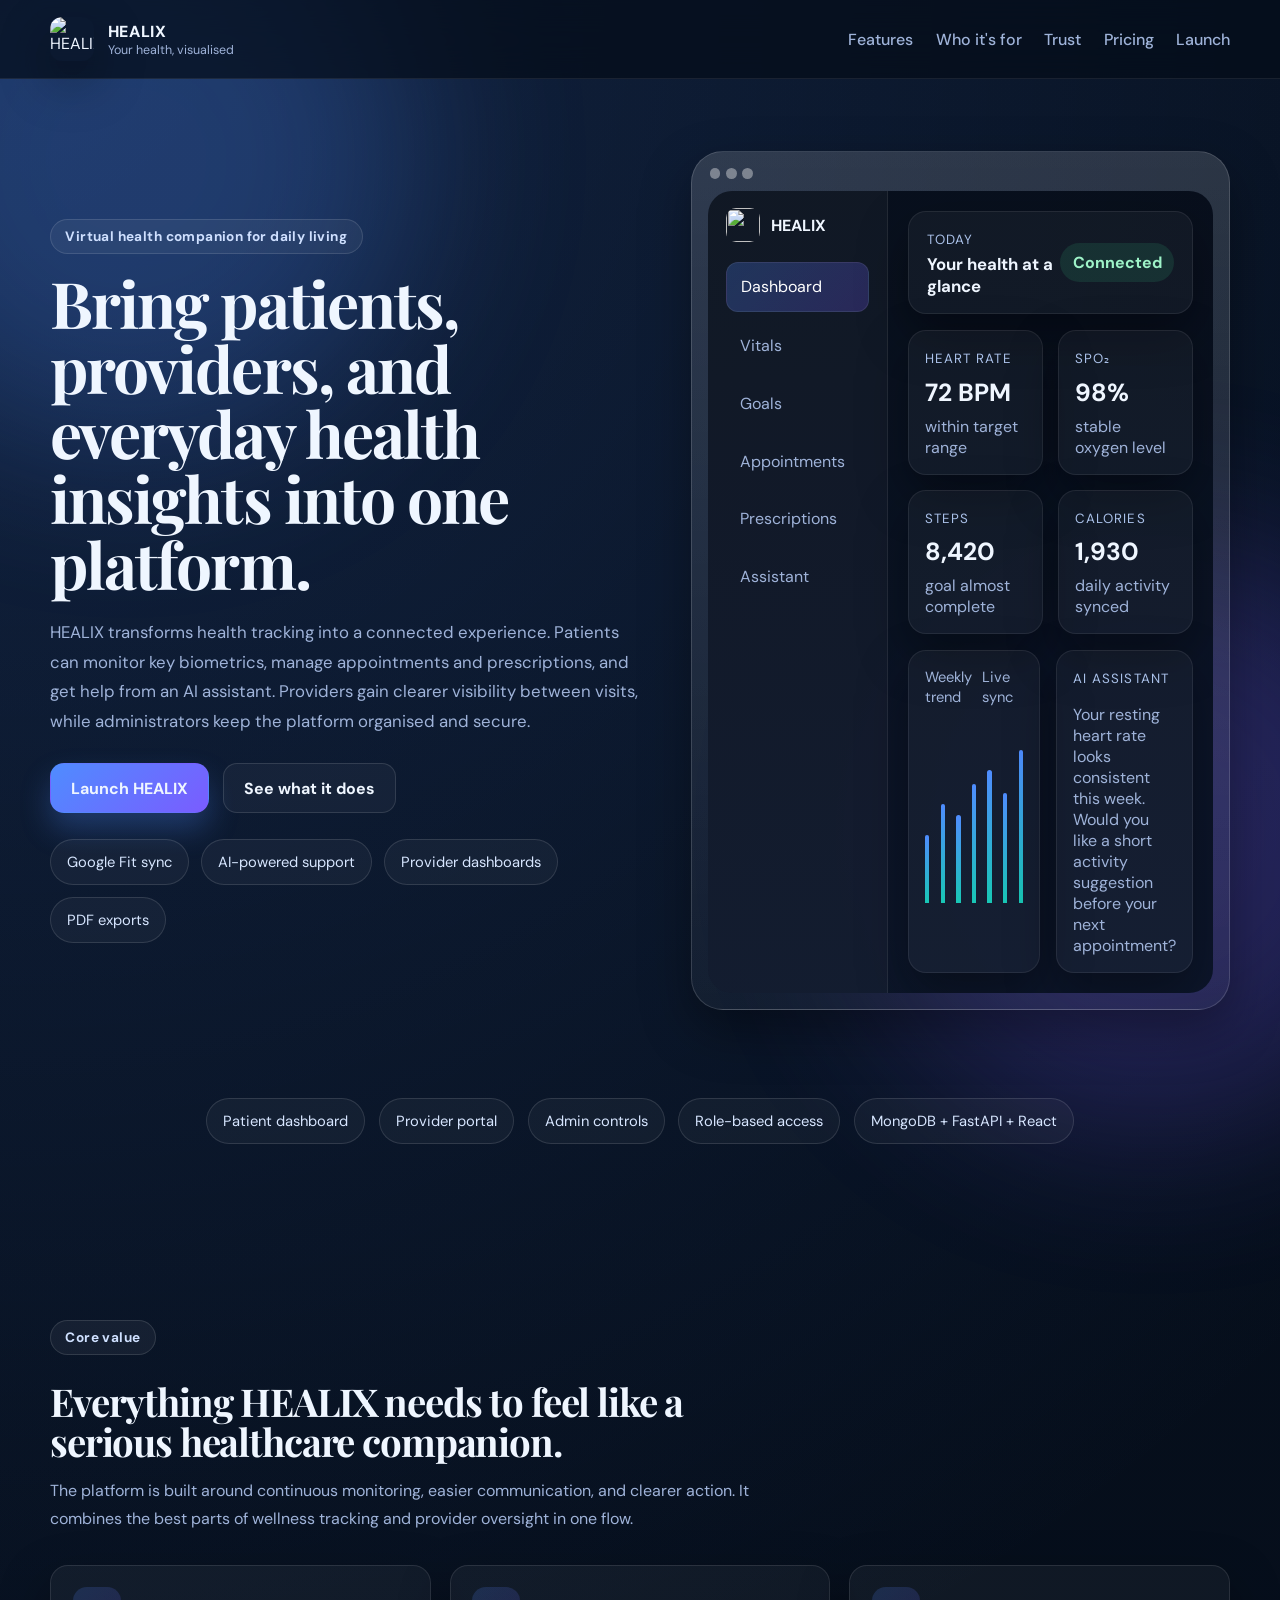
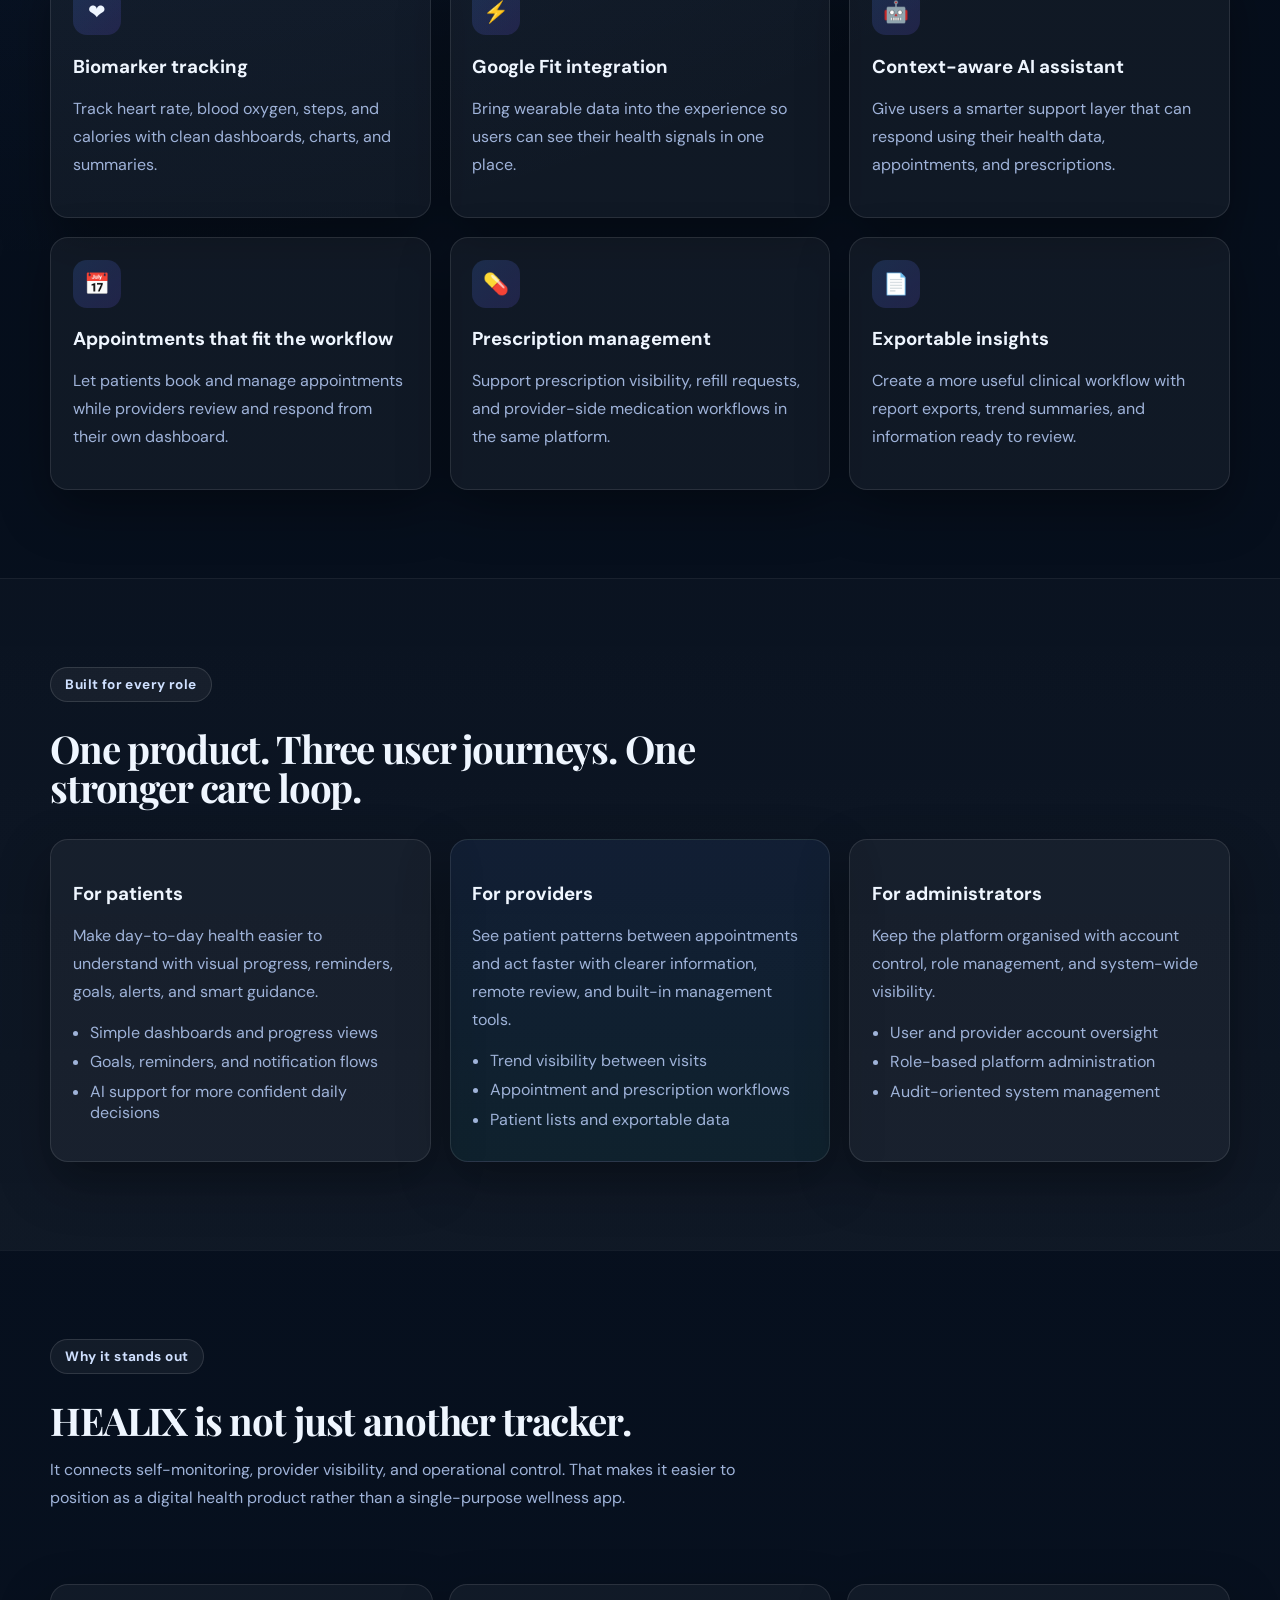
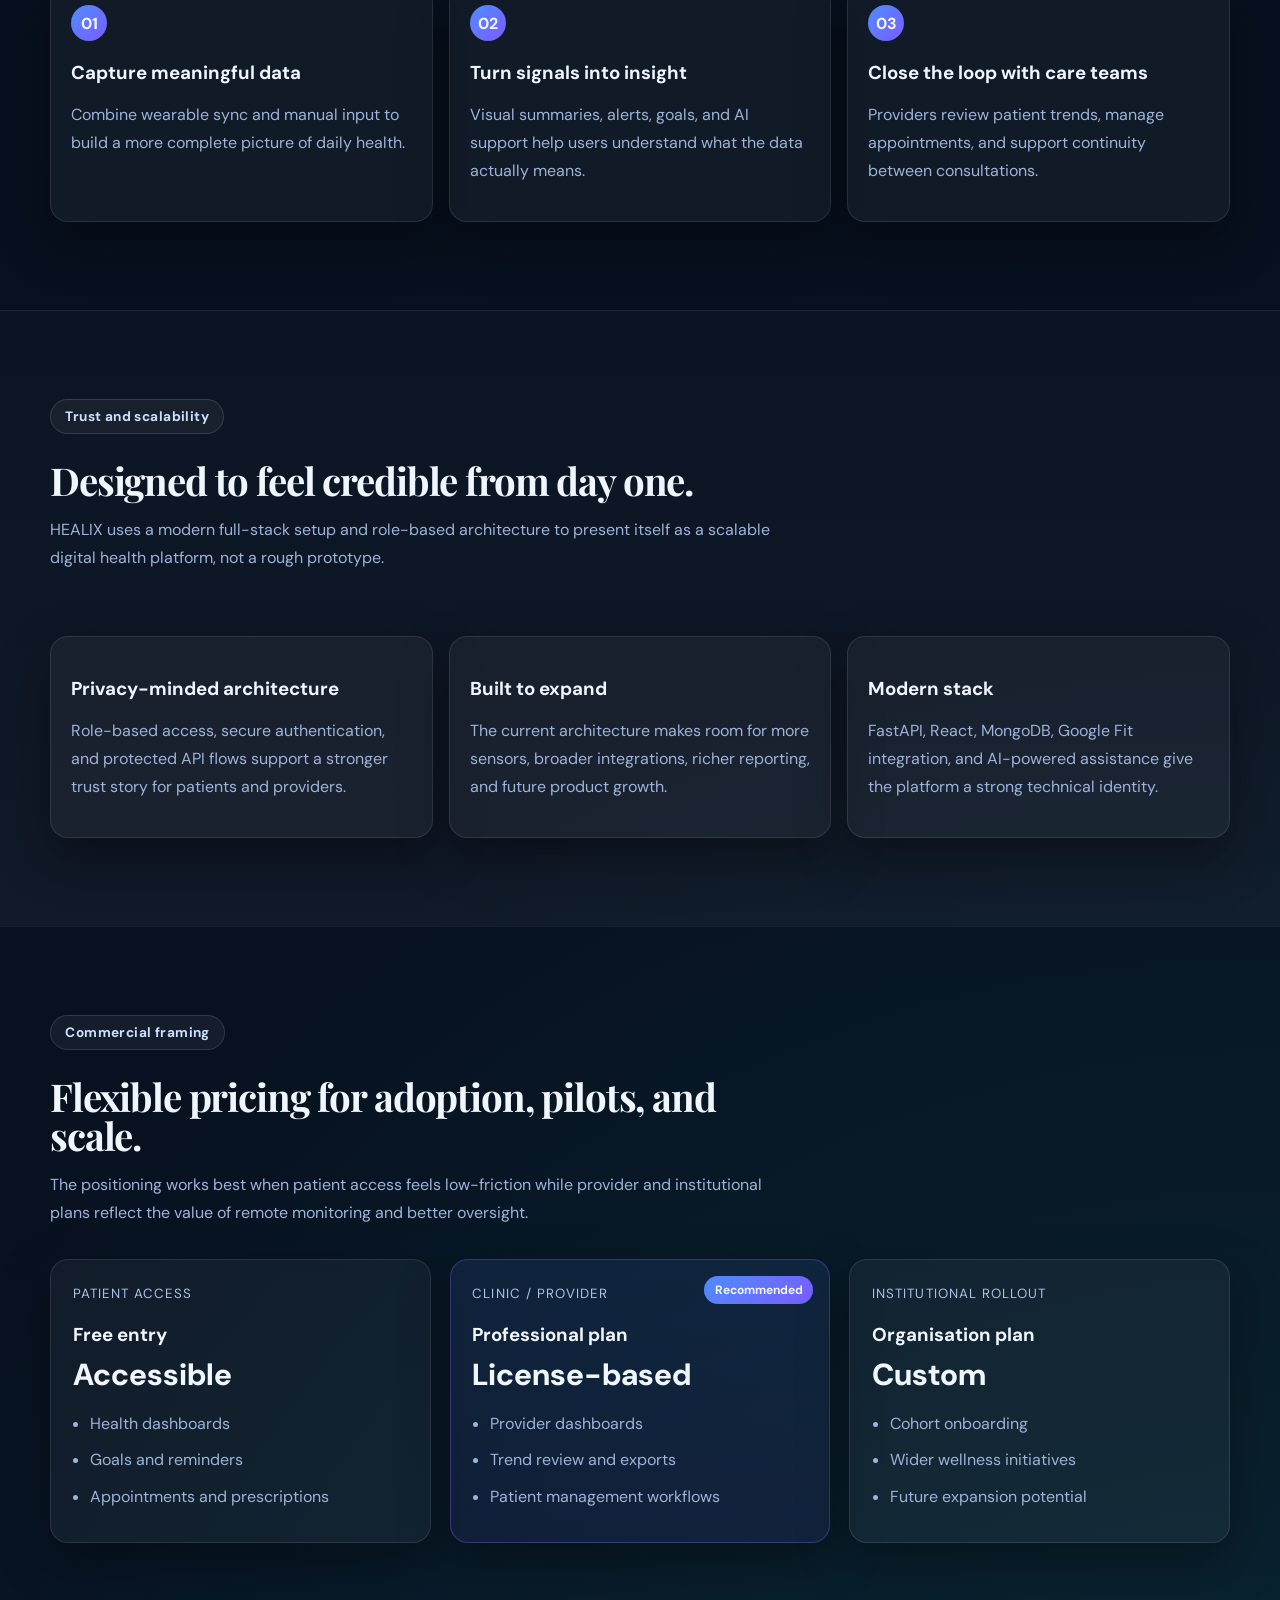
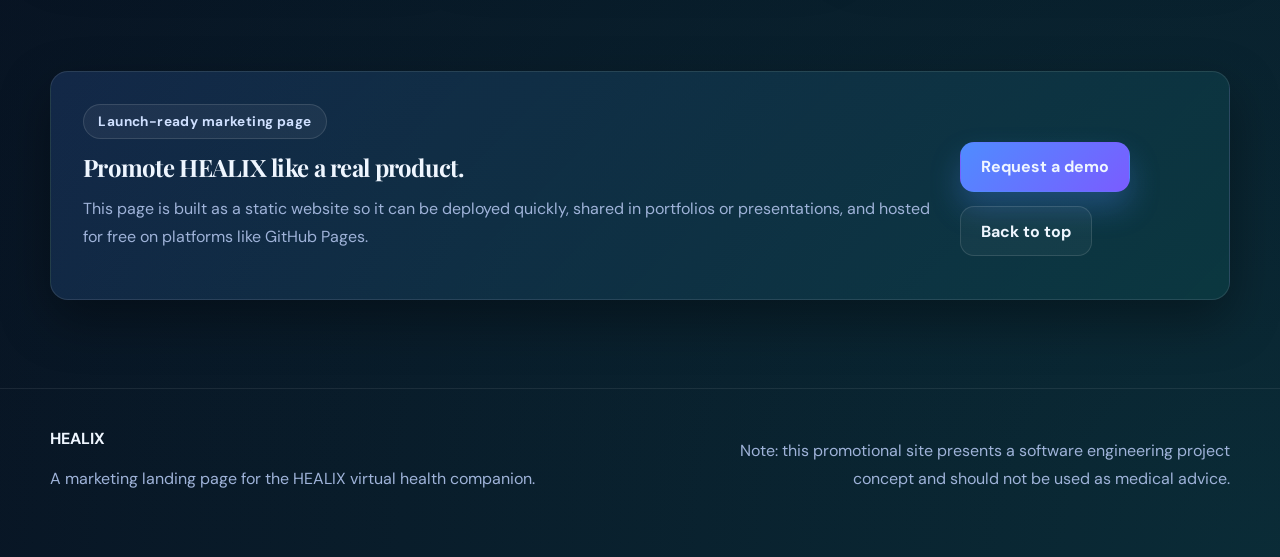
==== index.html @ 14c8eca1 "Add files via upload" ====
<!DOCTYPE html>
<html lang="en">
<head>
  <meta charset="UTF-8" />
  <meta name="viewport" content="width=device-width, initial-scale=1.0" />
  <title>HEALIX | Your health, visualised</title>
  <meta name="description" content="HEALIX is a virtual health companion that brings biomarker tracking, AI support, provider visibility, appointments, and prescriptions into one modern digital experience." />
  <link rel="preconnect" href="https://fonts.googleapis.com">
  <link rel="preconnect" href="https://fonts.gstatic.com" crossorigin>
  <link href="https://fonts.googleapis.com/css2?family=DM+Sans:wght@400;500;700;800&family=Playfair+Display:wght@600;700&display=swap" rel="stylesheet">
  <link rel="stylesheet" href="styles.css" />
</head>
<body>
  <div class="bg-orb orb-1"></div>
  <div class="bg-orb orb-2"></div>
  <div class="bg-grid"></div>

  <header class="site-header">
    <div class="container nav-wrap">
      <a class="brand" href="#top" aria-label="HEALIX home">
        <img src="assets/logo.png" alt="HEALIX logo" />
        <div>
          <span>HEALIX</span>
          <small>Your health, visualised</small>
        </div>
      </a>

      <button class="menu-toggle" aria-label="Toggle menu" aria-expanded="false">☰</button>

      <nav class="site-nav">
        <a href="#features">Features</a>
        <a href="#audiences">Who it's for</a>
        <a href="#security">Trust</a>
        <a href="#pricing">Pricing</a>
        <a href="#launch">Launch</a>
      </nav>
    </div>
  </header>

  <main id="top">
    <section class="hero section">
      <div class="container hero-grid">
        <div class="hero-copy reveal">
          <span class="eyebrow">Virtual health companion for daily living</span>
          <h1>Bring patients, providers, and everyday health insights into one platform.</h1>
          <p class="lead">
            HEALIX transforms health tracking into a connected experience. Patients can monitor key biometrics, manage appointments and prescriptions, and get help from an AI assistant. Providers gain clearer visibility between visits, while administrators keep the platform organised and secure.
          </p>
          <div class="hero-actions">
            <a class="btn btn-primary" href="#launch">Launch HEALIX</a>
            <a class="btn btn-secondary" href="#features">See what it does</a>
          </div>
          <div class="hero-points">
            <span>Google Fit sync</span>
            <span>AI-powered support</span>
            <span>Provider dashboards</span>
            <span>PDF exports</span>
          </div>
        </div>

        <div class="hero-visual reveal delay-1">
          <div class="device-shell">
            <div class="device-topbar">
              <span></span><span></span><span></span>
            </div>
            <div class="mockup">
              <div class="mockup-sidebar">
                <div class="mockup-brand">
                  <img src="assets/logo.png" alt="" />
                  <strong>HEALIX</strong>
                </div>
                <div class="mockup-nav">
                  <span class="active">Dashboard</span>
                  <span>Vitals</span>
                  <span>Goals</span>
                  <span>Appointments</span>
                  <span>Prescriptions</span>
                  <span>Assistant</span>
                </div>
              </div>
              <div class="mockup-main">
                <div class="mockup-summary card-like">
                  <div>
                    <small>Today</small>
                    <h3>Your health at a glance</h3>
                  </div>
                  <span class="status-pill">Connected</span>
                </div>
                <div class="metric-grid">
                  <article class="metric-card card-like">
                    <small>Heart rate</small>
                    <strong>72 BPM</strong>
                    <span>within target range</span>
                  </article>
                  <article class="metric-card card-like">
                    <small>SpO₂</small>
                    <strong>98%</strong>
                    <span>stable oxygen level</span>
                  </article>
                  <article class="metric-card card-like">
                    <small>Steps</small>
                    <strong>8,420</strong>
                    <span>goal almost complete</span>
                  </article>
                  <article class="metric-card card-like">
                    <small>Calories</small>
                    <strong>1,930</strong>
                    <span>daily activity synced</span>
                  </article>
                </div>
                <div class="mockup-lower">
                  <div class="chart-card card-like">
                    <div class="chart-labels">
                      <span>Weekly trend</span>
                      <span>Live sync</span>
                    </div>
                    <div class="chart-bars" aria-hidden="true">
                      <span style="height:38%"></span>
                      <span style="height:55%"></span>
                      <span style="height:49%"></span>
                      <span style="height:66%"></span>
                      <span style="height:74%"></span>
                      <span style="height:61%"></span>
                      <span style="height:85%"></span>
                    </div>
                  </div>
                  <div class="assistant-card card-like">
                    <small>AI Assistant</small>
                    <p>Your resting heart rate looks consistent this week. Would you like a short activity suggestion before your next appointment?</p>
                  </div>
                </div>
              </div>
            </div>
          </div>
        </div>
      </div>
    </section>

    <section class="section trust-strip">
      <div class="container trust-items reveal">
        <span>Patient dashboard</span>
        <span>Provider portal</span>
        <span>Admin controls</span>
        <span>Role-based access</span>
        <span>MongoDB + FastAPI + React</span>
      </div>
    </section>

    <section id="features" class="section">
      <div class="container">
        <div class="section-heading reveal">
          <span class="eyebrow">Core value</span>
          <h2>Everything HEALIX needs to feel like a serious healthcare companion.</h2>
          <p>
            The platform is built around continuous monitoring, easier communication, and clearer action. It combines the best parts of wellness tracking and provider oversight in one flow.
          </p>
        </div>

        <div class="feature-grid">
          <article class="feature-card reveal">
            <div class="icon">❤</div>
            <h3>Biomarker tracking</h3>
            <p>Track heart rate, blood oxygen, steps, and calories with clean dashboards, charts, and summaries.</p>
          </article>
          <article class="feature-card reveal delay-1">
            <div class="icon">⚡</div>
            <h3>Google Fit integration</h3>
            <p>Bring wearable data into the experience so users can see their health signals in one place.</p>
          </article>
          <article class="feature-card reveal delay-2">
            <div class="icon">🤖</div>
            <h3>Context-aware AI assistant</h3>
            <p>Give users a smarter support layer that can respond using their health data, appointments, and prescriptions.</p>
          </article>
          <article class="feature-card reveal">
            <div class="icon">📅</div>
            <h3>Appointments that fit the workflow</h3>
            <p>Let patients book and manage appointments while providers review and respond from their own dashboard.</p>
          </article>
          <article class="feature-card reveal delay-1">
            <div class="icon">💊</div>
            <h3>Prescription management</h3>
            <p>Support prescription visibility, refill requests, and provider-side medication workflows in the same platform.</p>
          </article>
          <article class="feature-card reveal delay-2">
            <div class="icon">📄</div>
            <h3>Exportable insights</h3>
            <p>Create a more useful clinical workflow with report exports, trend summaries, and information ready to review.</p>
          </article>
        </div>
      </div>
    </section>

    <section id="audiences" class="section section-alt">
      <div class="container">
        <div class="section-heading reveal">
          <span class="eyebrow">Built for every role</span>
          <h2>One product. Three user journeys. One stronger care loop.</h2>
        </div>

        <div class="audience-grid">
          <article class="audience-card reveal">
            <h3>For patients</h3>
            <p>Make day-to-day health easier to understand with visual progress, reminders, goals, alerts, and smart guidance.</p>
            <ul>
              <li>Simple dashboards and progress views</li>
              <li>Goals, reminders, and notification flows</li>
              <li>AI support for more confident daily decisions</li>
            </ul>
          </article>

          <article class="audience-card reveal delay-1 accent">
            <h3>For providers</h3>
            <p>See patient patterns between appointments and act faster with clearer information, remote review, and built-in management tools.</p>
            <ul>
              <li>Trend visibility between visits</li>
              <li>Appointment and prescription workflows</li>
              <li>Patient lists and exportable data</li>
            </ul>
          </article>

          <article class="audience-card reveal delay-2">
            <h3>For administrators</h3>
            <p>Keep the platform organised with account control, role management, and system-wide visibility.</p>
            <ul>
              <li>User and provider account oversight</li>
              <li>Role-based platform administration</li>
              <li>Audit-oriented system management</li>
            </ul>
          </article>
        </div>
      </div>
    </section>

    <section class="section">
      <div class="container journey-grid">
        <div class="section-heading reveal">
          <span class="eyebrow">Why it stands out</span>
          <h2>HEALIX is not just another tracker.</h2>
          <p>
            It connects self-monitoring, provider visibility, and operational control. That makes it easier to position as a digital health product rather than a single-purpose wellness app.
          </p>
        </div>

        <div class="journey-steps">
          <article class="journey-step reveal">
            <span>01</span>
            <h3>Capture meaningful data</h3>
            <p>Combine wearable sync and manual input to build a more complete picture of daily health.</p>
          </article>
          <article class="journey-step reveal delay-1">
            <span>02</span>
            <h3>Turn signals into insight</h3>
            <p>Visual summaries, alerts, goals, and AI support help users understand what the data actually means.</p>
          </article>
          <article class="journey-step reveal delay-2">
            <span>03</span>
            <h3>Close the loop with care teams</h3>
            <p>Providers review patient trends, manage appointments, and support continuity between consultations.</p>
          </article>
        </div>
      </div>
    </section>

    <section id="security" class="section section-alt">
      <div class="container security-grid">
        <div class="section-heading reveal">
          <span class="eyebrow">Trust and scalability</span>
          <h2>Designed to feel credible from day one.</h2>
          <p>
            HEALIX uses a modern full-stack setup and role-based architecture to present itself as a scalable digital health platform, not a rough prototype.
          </p>
        </div>

        <div class="security-cards reveal delay-1">
          <article class="security-card">
            <h3>Privacy-minded architecture</h3>
            <p>Role-based access, secure authentication, and protected API flows support a stronger trust story for patients and providers.</p>
          </article>
          <article class="security-card">
            <h3>Built to expand</h3>
            <p>The current architecture makes room for more sensors, broader integrations, richer reporting, and future product growth.</p>
          </article>
          <article class="security-card">
            <h3>Modern stack</h3>
            <p>FastAPI, React, MongoDB, Google Fit integration, and AI-powered assistance give the platform a strong technical identity.</p>
          </article>
        </div>
      </div>
    </section>

    <section id="pricing" class="section">
      <div class="container">
        <div class="section-heading reveal">
          <span class="eyebrow">Commercial framing</span>
          <h2>Flexible pricing for adoption, pilots, and scale.</h2>
          <p>
            The positioning works best when patient access feels low-friction while provider and institutional plans reflect the value of remote monitoring and better oversight.
          </p>
        </div>

        <div class="pricing-grid">
          <article class="pricing-card reveal">
            <small>Patient access</small>
            <h3>Free entry</h3>
            <p class="price">Accessible</p>
            <ul>
              <li>Health dashboards</li>
              <li>Goals and reminders</li>
              <li>Appointments and prescriptions</li>
            </ul>
          </article>
          <article class="pricing-card featured reveal delay-1">
            <div class="badge-top">Recommended</div>
            <small>Clinic / provider</small>
            <h3>Professional plan</h3>
            <p class="price">License-based</p>
            <ul>
              <li>Provider dashboards</li>
              <li>Trend review and exports</li>
              <li>Patient management workflows</li>
            </ul>
          </article>
          <article class="pricing-card reveal delay-2">
            <small>Institutional rollout</small>
            <h3>Organisation plan</h3>
            <p class="price">Custom</p>
            <ul>
              <li>Cohort onboarding</li>
              <li>Wider wellness initiatives</li>
              <li>Future expansion potential</li>
            </ul>
          </article>
        </div>
      </div>
    </section>

    <section id="launch" class="section cta-section">
      <div class="container cta-box reveal">
        <div>
          <span class="eyebrow">Launch-ready marketing page</span>
          <h2>Promote HEALIX like a real product.</h2>
          <p>
            This page is built as a static website so it can be deployed quickly, shared in portfolios or presentations, and hosted for free on platforms like GitHub Pages.
          </p>
        </div>
        <div class="cta-actions">
          <a class="btn btn-primary" href="mailto:hello@healix.example">Request a demo</a>
          <a class="btn btn-secondary" href="#top">Back to top</a>
        </div>
      </div>
    </section>
  </main>

  <footer class="site-footer">
    <div class="container footer-wrap">
      <div>
        <strong>HEALIX</strong>
        <p>A marketing landing page for the HEALIX virtual health companion.</p>
      </div>
      <p class="footer-note">Note: this promotional site presents a software engineering project concept and should not be used as medical advice.</p>
    </div>
  </footer>

  <script src="script.js"></script>
</body>
</html>
---- styles.css ----
:root {
  --bg: #06101f;
  --bg-2: #0b1528;
  --surface: rgba(255, 255, 255, 0.06);
  --surface-2: rgba(255, 255, 255, 0.08);
  --border: rgba(255, 255, 255, 0.12);
  --text: #eff6ff;
  --muted: #9fb3d9;
  --primary: #4f8cff;
  --primary-2: #7a5cff;
  --accent: #18c7b5;
  --success: #39d98a;
  --shadow: 0 20px 50px rgba(0, 0, 0, 0.35);
  --radius: 18px;
  --radius-lg: 28px;
  --max: 1180px;
}

* { box-sizing: border-box; }
html { scroll-behavior: smooth; }
body {
  margin: 0;
  font-family: "DM Sans", sans-serif;
  background:
    radial-gradient(circle at top left, rgba(79, 140, 255, 0.18), transparent 34%),
    radial-gradient(circle at bottom right, rgba(24, 199, 181, 0.14), transparent 28%),
    linear-gradient(180deg, #050d19 0%, #081222 100%);
  color: var(--text);
  overflow-x: hidden;
}

a { color: inherit; text-decoration: none; }
img { max-width: 100%; display: block; }

.bg-grid {
  position: fixed;
  inset: 0;
  background-image:
    linear-gradient(rgba(255,255,255,0.04) 1px, transparent 1px),
    linear-gradient(90deg, rgba(255,255,255,0.04) 1px, transparent 1px);
  background-size: 42px 42px;
  opacity: 0.14;
  pointer-events: none;
  z-index: -3;
}

.bg-orb {
  position: fixed;
  width: 36rem;
  height: 36rem;
  border-radius: 50%;
  filter: blur(90px);
  opacity: 0.25;
  pointer-events: none;
  z-index: -2;
}

.orb-1 {
  top: -8rem;
  left: -10rem;
  background: #4f8cff;
}

.orb-2 {
  bottom: -14rem;
  right: -10rem;
  background: #7a5cff;
}

.container {
  width: min(var(--max), calc(100% - 2rem));
  margin: 0 auto;
}

.section {
  padding: 5.5rem 0;
}

.section-alt {
  background: linear-gradient(180deg, rgba(255,255,255,0.02), rgba(255,255,255,0.04));
  border-top: 1px solid rgba(255,255,255,0.04);
  border-bottom: 1px solid rgba(255,255,255,0.04);
}

.site-header {
  position: sticky;
  top: 0;
  z-index: 30;
  backdrop-filter: blur(18px);
  background: rgba(5, 13, 25, 0.72);
  border-bottom: 1px solid rgba(255,255,255,0.08);
}

.nav-wrap {
  display: flex;
  align-items: center;
  justify-content: space-between;
  min-height: 78px;
  gap: 1rem;
}

.brand {
  display: inline-flex;
  align-items: center;
  gap: 0.85rem;
}

.brand img {
  width: 44px;
  height: 44px;
  border-radius: 12px;
  box-shadow: var(--shadow);
}

.brand span {
  display: block;
  font-weight: 800;
  letter-spacing: 0.04em;
}

.brand small {
  display: block;
  color: var(--muted);
  font-size: 0.78rem;
}

.site-nav {
  display: flex;
  align-items: center;
  gap: 1.4rem;
}

.site-nav a {
  color: var(--muted);
  font-weight: 500;
}

.site-nav a:hover { color: white; }
.menu-toggle {
  display: none;
  background: transparent;
  border: 1px solid rgba(255,255,255,0.16);
  color: white;
  width: 44px;
  height: 44px;
  border-radius: 12px;
  font-size: 1.1rem;
}

.hero {
  padding-top: 4.5rem;
}

.hero-grid {
  display: grid;
  grid-template-columns: 1.1fr 1fr;
  align-items: center;
  gap: 3rem;
}

.eyebrow {
  display: inline-flex;
  align-items: center;
  gap: 0.5rem;
  padding: 0.5rem 0.9rem;
  border-radius: 999px;
  border: 1px solid rgba(255,255,255,0.12);
  background: rgba(255,255,255,0.05);
  color: #cfe0ff;
  font-size: 0.85rem;
  font-weight: 700;
  letter-spacing: 0.03em;
  margin-bottom: 1rem;
}

.hero h1,
.section-heading h2,
.cta-box h2 {
  margin: 0;
  font-family: "Playfair Display", serif;
  line-height: 1.02;
  letter-spacing: -0.03em;
}

.hero h1 {
  font-size: clamp(2.8rem, 5vw, 5rem);
  max-width: 12ch;
}

.lead,
.section-heading p,
.cta-box p,
.feature-card p,
.audience-card p,
.journey-step p,
.security-card p,
.pricing-card li,
.site-footer p {
  color: var(--muted);
  line-height: 1.75;
}

.lead {
  max-width: 60ch;
  font-size: 1.05rem;
  margin: 1.4rem 0 0;
}

.hero-actions,
.cta-actions {
  display: flex;
  flex-wrap: wrap;
  gap: 0.9rem;
  margin-top: 1.7rem;
}

.btn {
  display: inline-flex;
  align-items: center;
  justify-content: center;
  min-height: 50px;
  padding: 0 1.25rem;
  border-radius: 14px;
  font-weight: 700;
  border: 1px solid transparent;
  transition: transform 0.2s ease, box-shadow 0.2s ease, border-color 0.2s ease;
}

.btn:hover {
  transform: translateY(-2px);
}

.btn-primary {
  background: linear-gradient(135deg, var(--primary), var(--primary-2));
  box-shadow: 0 16px 30px rgba(79, 140, 255, 0.28);
}

.btn-secondary {
  background: rgba(255,255,255,0.04);
  border-color: rgba(255,255,255,0.12);
}

.hero-points {
  display: flex;
  flex-wrap: wrap;
  gap: 0.75rem;
  margin-top: 1.6rem;
}

.hero-points span,
.trust-items span {
  padding: 0.75rem 1rem;
  border-radius: 999px;
  border: 1px solid rgba(255,255,255,0.12);
  background: rgba(255,255,255,0.04);
  color: #d7e6ff;
  font-size: 0.92rem;
}

.hero-visual {
  position: relative;
}

.device-shell {
  border-radius: 32px;
  padding: 1rem;
  background: linear-gradient(180deg, rgba(255,255,255,0.14), rgba(255,255,255,0.04));
  border: 1px solid rgba(255,255,255,0.15);
  box-shadow: var(--shadow);
}

.device-topbar {
  display: flex;
  gap: 0.35rem;
  padding: 0 0.1rem 0.75rem;
}

.device-topbar span {
  width: 0.68rem;
  height: 0.68rem;
  border-radius: 50%;
  background: rgba(255,255,255,0.38);
}

.mockup {
  display: grid;
  grid-template-columns: 180px 1fr;
  min-height: 560px;
  overflow: hidden;
  border-radius: 24px;
  background: linear-gradient(180deg, rgba(7,14,27,0.95), rgba(11,21,40,0.95));
}

.mockup-sidebar {
  padding: 1.1rem;
  border-right: 1px solid rgba(255,255,255,0.08);
  background: rgba(255,255,255,0.03);
}

.mockup-brand {
  display: flex;
  align-items: center;
  gap: 0.7rem;
  margin-bottom: 1.2rem;
}

.mockup-brand img {
  width: 34px;
  height: 34px;
  border-radius: 10px;
}

.mockup-nav {
  display: grid;
  gap: 0.6rem;
}

.mockup-nav span {
  display: block;
  padding: 0.85rem 0.9rem;
  border-radius: 12px;
  color: var(--muted);
  background: transparent;
}

.mockup-nav .active {
  color: white;
  background: linear-gradient(135deg, rgba(79,140,255,0.25), rgba(122,92,255,0.24));
  border: 1px solid rgba(255,255,255,0.08);
}

.mockup-main {
  padding: 1.25rem;
  display: grid;
  gap: 1rem;
}

.card-like,
.feature-card,
.audience-card,
.journey-step,
.security-card,
.pricing-card,
.cta-box {
  background: rgba(255,255,255,0.045);
  border: 1px solid rgba(255,255,255,0.1);
  border-radius: var(--radius);
  box-shadow: var(--shadow);
}

.mockup-summary,
.metric-card,
.chart-card,
.assistant-card {
  background: rgba(255,255,255,0.04);
  border: 1px solid rgba(255,255,255,0.08);
  border-radius: 18px;
}

.mockup-summary {
  display: flex;
  align-items: center;
  justify-content: space-between;
  padding: 1rem 1.1rem;
}

.mockup-summary h3 {
  margin: 0.28rem 0 0;
  font-size: 1.05rem;
}

.mockup-summary small,
.metric-card small,
.assistant-card small,
.pricing-card small {
  color: #aac1e9;
  text-transform: uppercase;
  letter-spacing: 0.08em;
}

.status-pill {
  padding: 0.55rem 0.8rem;
  border-radius: 999px;
  background: rgba(57,217,138,0.12);
  color: #9ef3c8;
  font-weight: 700;
}

.metric-grid {
  display: grid;
  grid-template-columns: repeat(2, minmax(0, 1fr));
  gap: 0.95rem;
}

.metric-card {
  padding: 1rem;
}

.metric-card strong {
  display: block;
  margin: 0.45rem 0;
  font-size: 1.55rem;
}

.metric-card span,
.chart-labels,
.chart-card span,
.assistant-card p {
  color: var(--muted);
}

.mockup-lower {
  display: grid;
  grid-template-columns: 1.1fr 0.9fr;
  gap: 1rem;
}

.chart-card,
.assistant-card {
  padding: 1rem;
}

.chart-labels {
  display: flex;
  align-items: center;
  justify-content: space-between;
  margin-bottom: 1rem;
  font-size: 0.92rem;
}

.chart-bars {
  display: flex;
  align-items: end;
  gap: 0.7rem;
  height: 180px;
}

.chart-bars span {
  flex: 1;
  border-radius: 999px 999px 0 0;
  background: linear-gradient(180deg, var(--primary), var(--accent));
}

.assistant-card p { margin-bottom: 0; }

.trust-strip { padding-top: 0; }
.trust-items {
  display: flex;
  flex-wrap: wrap;
  gap: 0.85rem;
  justify-content: center;
}

.section-heading {
  max-width: 720px;
  margin-bottom: 2rem;
}

.section-heading h2 {
  font-size: clamp(2rem, 3vw, 3.3rem);
  margin-top: 0.7rem;
}

.feature-grid,
.audience-grid,
.pricing-grid {
  display: grid;
  grid-template-columns: repeat(3, minmax(0, 1fr));
  gap: 1.2rem;
}

.feature-card,
.audience-card,
.pricing-card {
  padding: 1.35rem;
}

.feature-card .icon {
  display: inline-flex;
  align-items: center;
  justify-content: center;
  width: 3rem;
  height: 3rem;
  border-radius: 14px;
  background: linear-gradient(135deg, rgba(79,140,255,0.18), rgba(122,92,255,0.16));
  font-size: 1.3rem;
}

.feature-card h3,
.audience-card h3,
.journey-step h3,
.security-card h3,
.pricing-card h3 {
  margin-bottom: 0.5rem;
}

.audience-card ul,
.pricing-card ul {
  padding-left: 1.1rem;
  margin: 1rem 0 0;
  color: var(--muted);
}

.audience-card li,
.pricing-card li { margin-bottom: 0.55rem; }
.audience-card.accent {
  background: linear-gradient(180deg, rgba(79,140,255,0.08), rgba(24,199,181,0.06));
}

.journey-grid { display: grid; gap: 1.5rem; }
.journey-steps {
  display: grid;
  grid-template-columns: repeat(3, minmax(0, 1fr));
  gap: 1rem;
}

.journey-step,
.security-card { padding: 1.25rem; }

.journey-step span {
  display: inline-flex;
  width: 2.25rem;
  height: 2.25rem;
  align-items: center;
  justify-content: center;
  border-radius: 50%;
  background: linear-gradient(135deg, var(--primary), var(--primary-2));
  font-weight: 800;
}

.security-grid { display: grid; gap: 1rem; }
.security-cards {
  display: grid;
  grid-template-columns: repeat(3, minmax(0, 1fr));
  gap: 1rem;
}

.pricing-card {
  position: relative;
}

.pricing-card .price {
  font-size: 1.9rem;
  font-weight: 800;
  margin: 0.45rem 0 1rem;
}

.pricing-card.featured {
  background: linear-gradient(180deg, rgba(79,140,255,0.1), rgba(122,92,255,0.08));
  border-color: rgba(122,92,255,0.36);
}

.badge-top {
  position: absolute;
  top: 1rem;
  right: 1rem;
  padding: 0.35rem 0.65rem;
  border-radius: 999px;
  background: linear-gradient(135deg, var(--primary), var(--primary-2));
  font-size: 0.75rem;
  font-weight: 700;
}

.cta-section { padding-top: 2.5rem; }
.cta-box {
  padding: 2rem;
  display: flex;
  align-items: center;
  justify-content: space-between;
  gap: 1.5rem;
  background: linear-gradient(135deg, rgba(79,140,255,0.16), rgba(24,199,181,0.1));
}

.site-footer {
  padding: 2rem 0 3rem;
  border-top: 1px solid rgba(255,255,255,0.08);
}

.footer-wrap {
  display: flex;
  align-items: end;
  justify-content: space-between;
  gap: 1.5rem;
}

.footer-note {
  max-width: 34rem;
  text-align: right;
}

.reveal {
  opacity: 0;
  transform: translateY(22px);
  transition: opacity 0.6s ease, transform 0.6s ease;
}

.reveal.is-visible {
  opacity: 1;
  transform: translateY(0);
}

.delay-1 { transition-delay: 0.1s; }
.delay-2 { transition-delay: 0.2s; }

@media (max-width: 980px) {
  .hero-grid,
  .feature-grid,
  .audience-grid,
  .pricing-grid,
  .journey-steps,
  .security-cards,
  .cta-box,
  .footer-wrap {
    grid-template-columns: 1fr;
    flex-direction: column;
    align-items: stretch;
  }

  .hero-grid {
    grid-template-columns: 1fr;
  }

  .mockup {
    grid-template-columns: 1fr;
    min-height: auto;
  }

  .mockup-sidebar {
    border-right: none;
    border-bottom: 1px solid rgba(255,255,255,0.08);
  }

  .mockup-nav {
    grid-template-columns: repeat(3, minmax(0,1fr));
  }

  .footer-note { text-align: left; }
}

@media (max-width: 760px) {
  .site-nav {
    position: absolute;
    top: calc(100% + 0.65rem);
    right: 1rem;
    width: min(280px, calc(100vw - 2rem));
    padding: 1rem;
    border-radius: 18px;
    background: rgba(7, 14, 27, 0.98);
    border: 1px solid rgba(255,255,255,0.12);
    box-shadow: var(--shadow);
    display: none;
    flex-direction: column;
    align-items: flex-start;
  }

  .site-nav.open { display: flex; }
  .menu-toggle { display: inline-flex; align-items: center; justify-content: center; }

  .hero h1 { max-width: none; }
  .metric-grid,
  .mockup-lower {
    grid-template-columns: 1fr;
  }

  .mockup-nav {
    grid-template-columns: repeat(2, minmax(0,1fr));
  }
}

@media (max-width: 560px) {
  .section { padding: 4.2rem 0; }
  .hero { padding-top: 3rem; }
  .hero-points,
  .trust-items { justify-content: flex-start; }
  .section-heading h2 { font-size: 2rem; }
  .cta-box { padding: 1.4rem; }
}
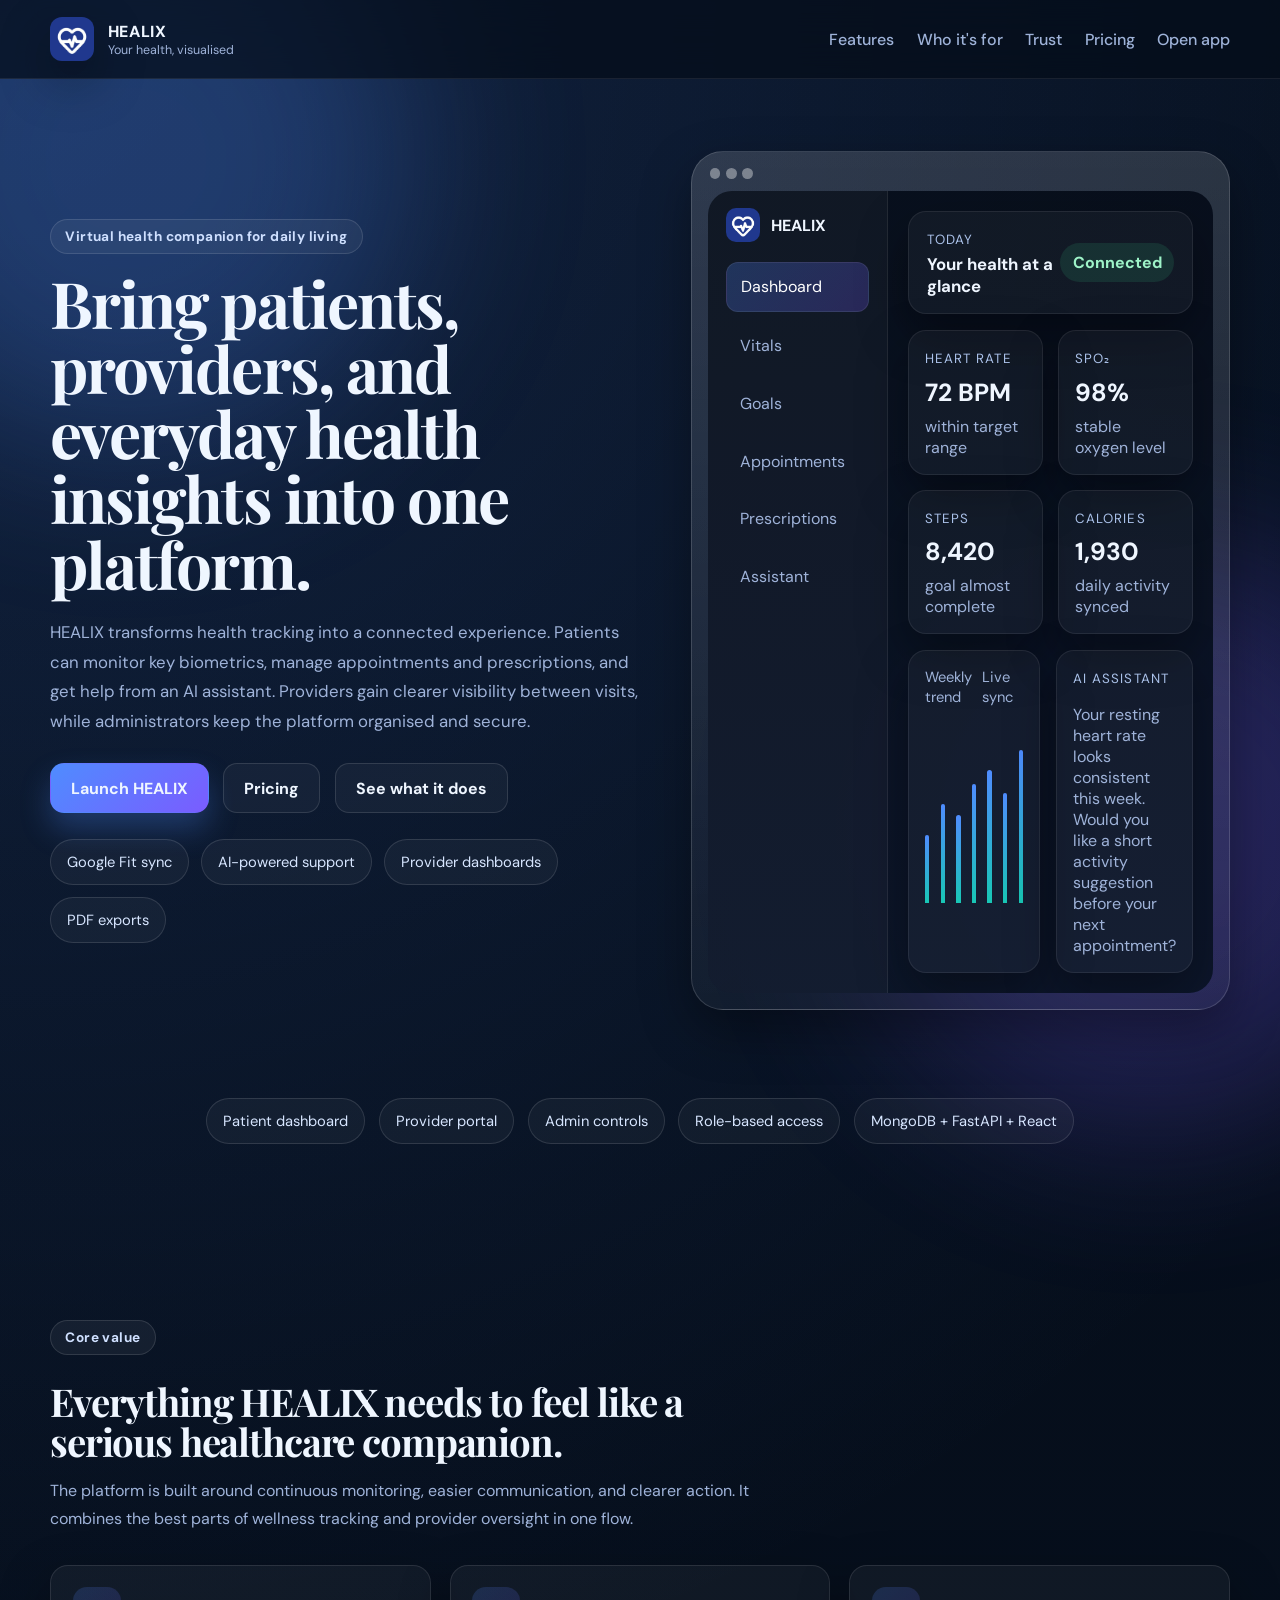
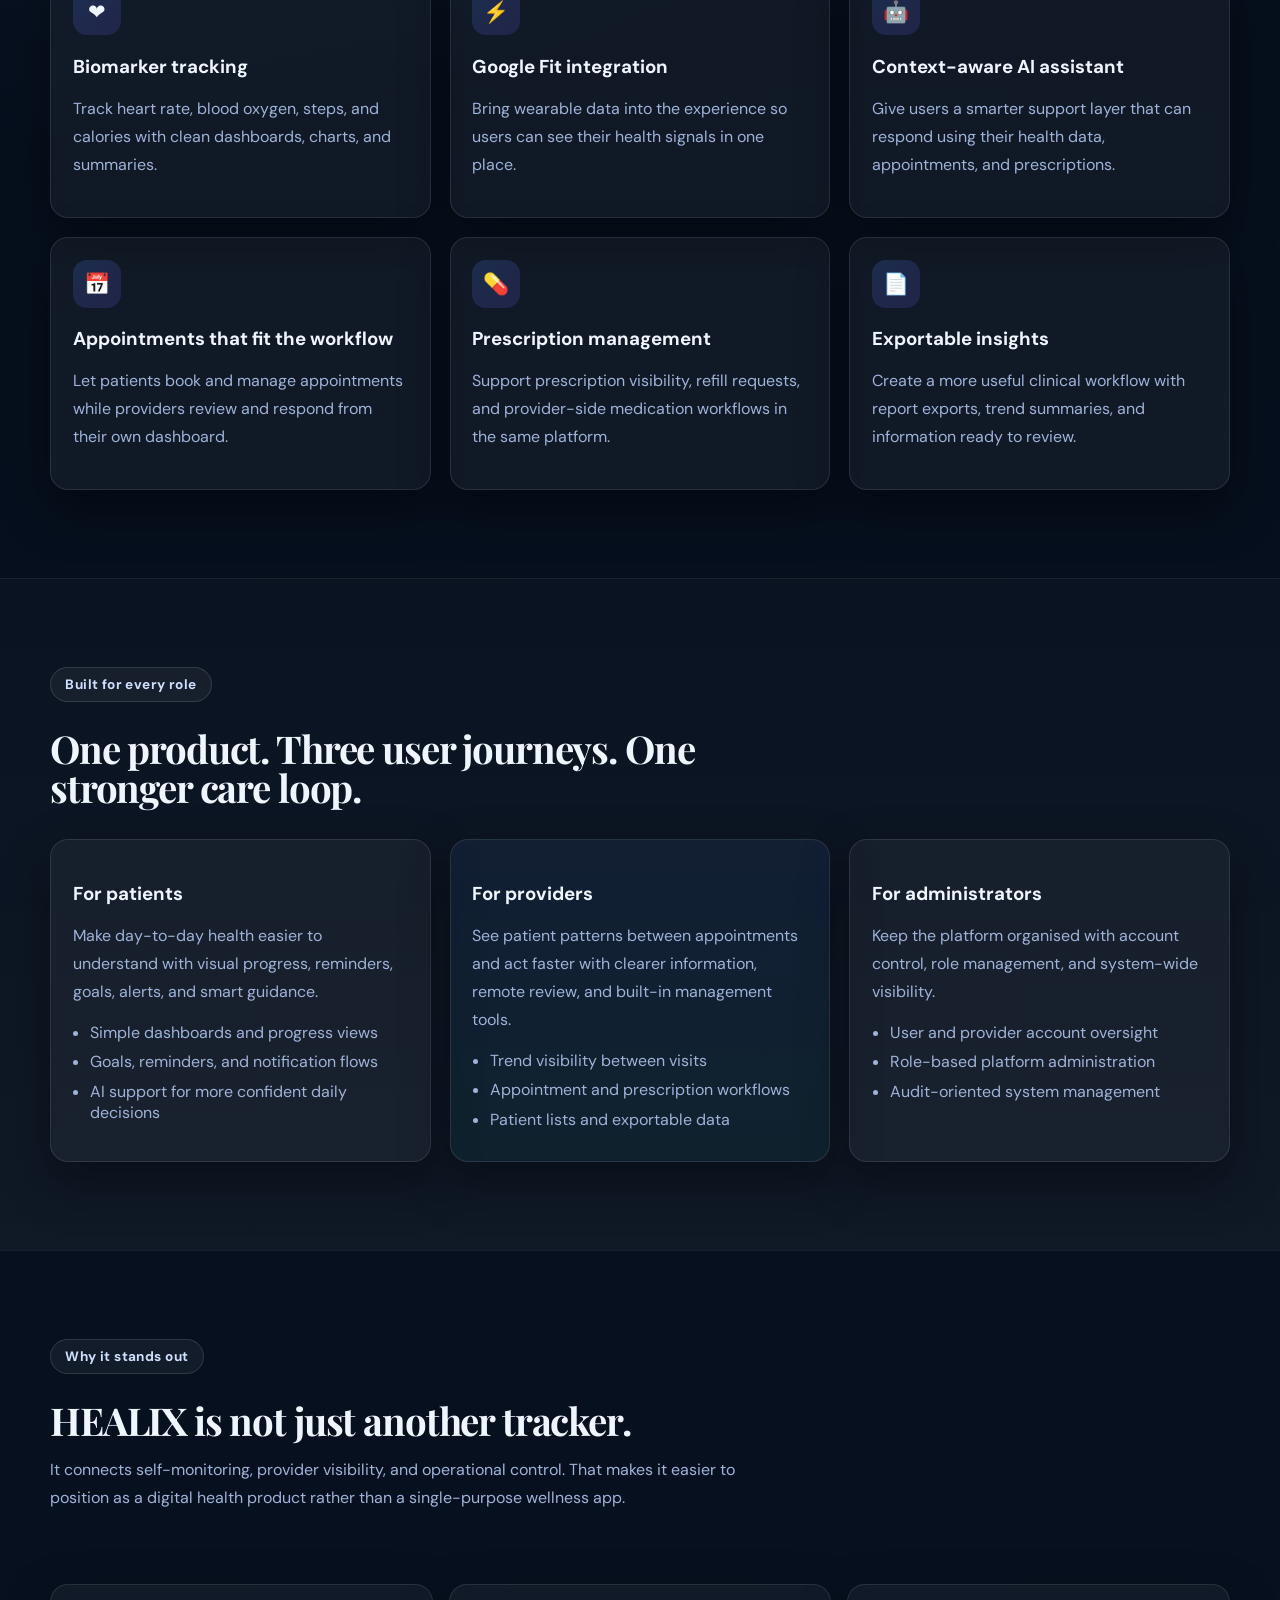
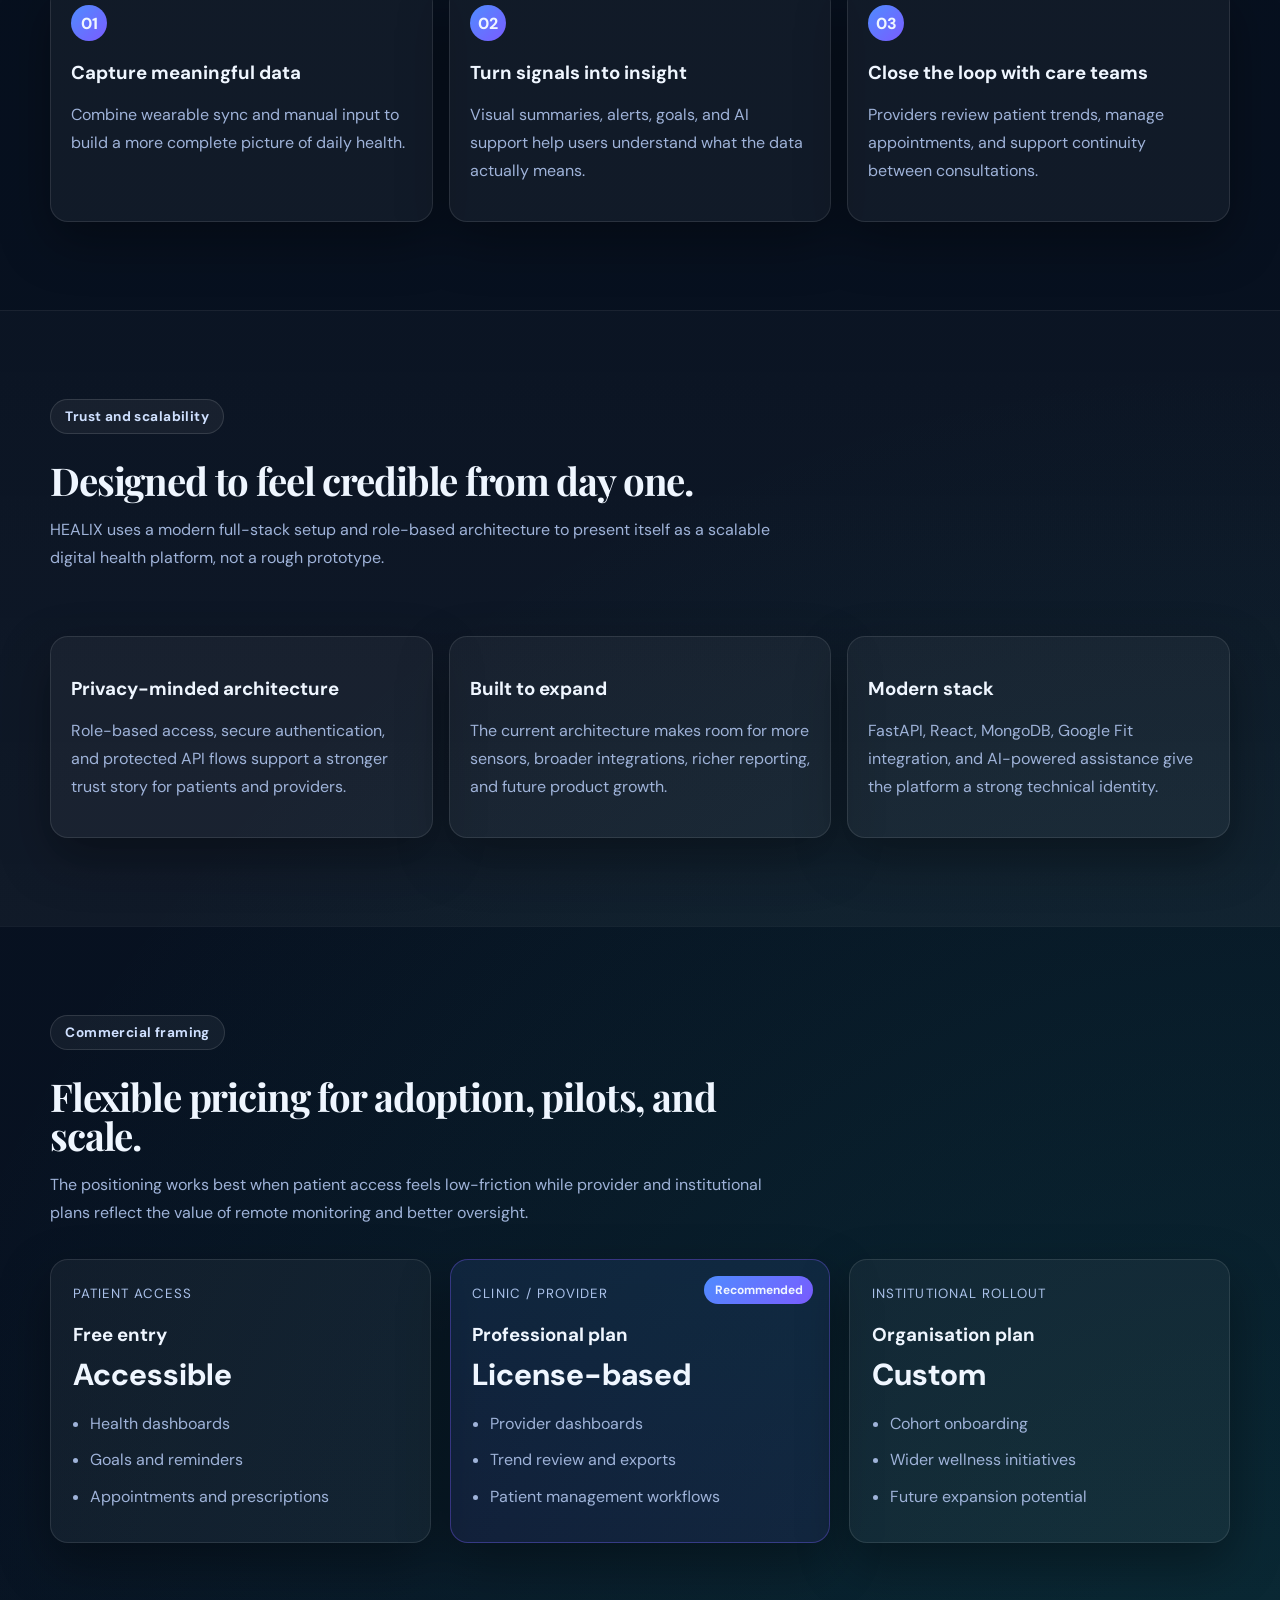
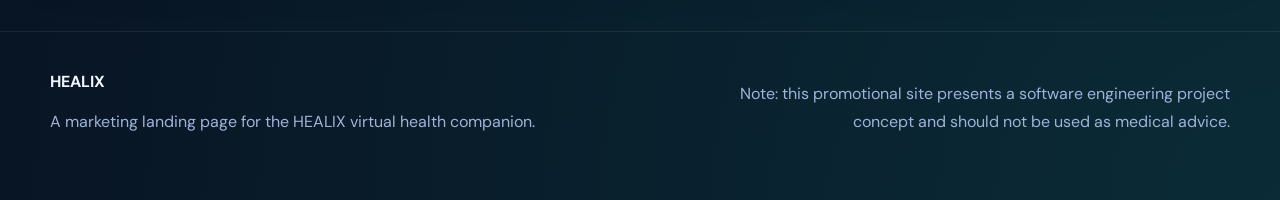
==== commit b64e4e79: "Add files via upload" ====
--- a/index.html
+++ b/index.html
@@ -32,7 +32,7 @@
         <a href="#audiences">Who it's for</a>
         <a href="#security">Trust</a>
         <a href="#pricing">Pricing</a>
-        <a href="#launch">Launch</a>
+        <a href="https://your-healix-app-url.com" target="_blank" rel="noopener noreferrer">Open app</a>
       </nav>
     </div>
   </header>
@@ -47,7 +47,8 @@
             HEALIX transforms health tracking into a connected experience. Patients can monitor key biometrics, manage appointments and prescriptions, and get help from an AI assistant. Providers gain clearer visibility between visits, while administrators keep the platform organised and secure.
           </p>
           <div class="hero-actions">
-            <a class="btn btn-primary" href="#launch">Launch HEALIX</a>
+            <a class="btn btn-primary" href="https://your-healix-app-url.com" target="_blank" rel="noopener noreferrer">Launch HEALIX</a>
+            <a class="btn btn-secondary" href="#pricing">Pricing</a>
             <a class="btn btn-secondary" href="#features">See what it does</a>
           </div>
           <div class="hero-points">
@@ -335,21 +336,6 @@
       </div>
     </section>
 
-    <section id="launch" class="section cta-section">
-      <div class="container cta-box reveal">
-        <div>
-          <span class="eyebrow">Launch-ready marketing page</span>
-          <h2>Promote HEALIX like a real product.</h2>
-          <p>
-            This page is built as a static website so it can be deployed quickly, shared in portfolios or presentations, and hosted for free on platforms like GitHub Pages.
-          </p>
-        </div>
-        <div class="cta-actions">
-          <a class="btn btn-primary" href="mailto:hello@healix.example">Request a demo</a>
-          <a class="btn btn-secondary" href="#top">Back to top</a>
-        </div>
-      </div>
-    </section>
   </main>
 
   <footer class="site-footer">
--- a/styles.css
+++ b/styles.css
@@ -561,15 +561,6 @@
   font-weight: 700;
 }
 
-.cta-section { padding-top: 2.5rem; }
-.cta-box {
-  padding: 2rem;
-  display: flex;
-  align-items: center;
-  justify-content: space-between;
-  gap: 1.5rem;
-  background: linear-gradient(135deg, rgba(79,140,255,0.16), rgba(24,199,181,0.1));
-}
 
 .site-footer {
   padding: 2rem 0 3rem;
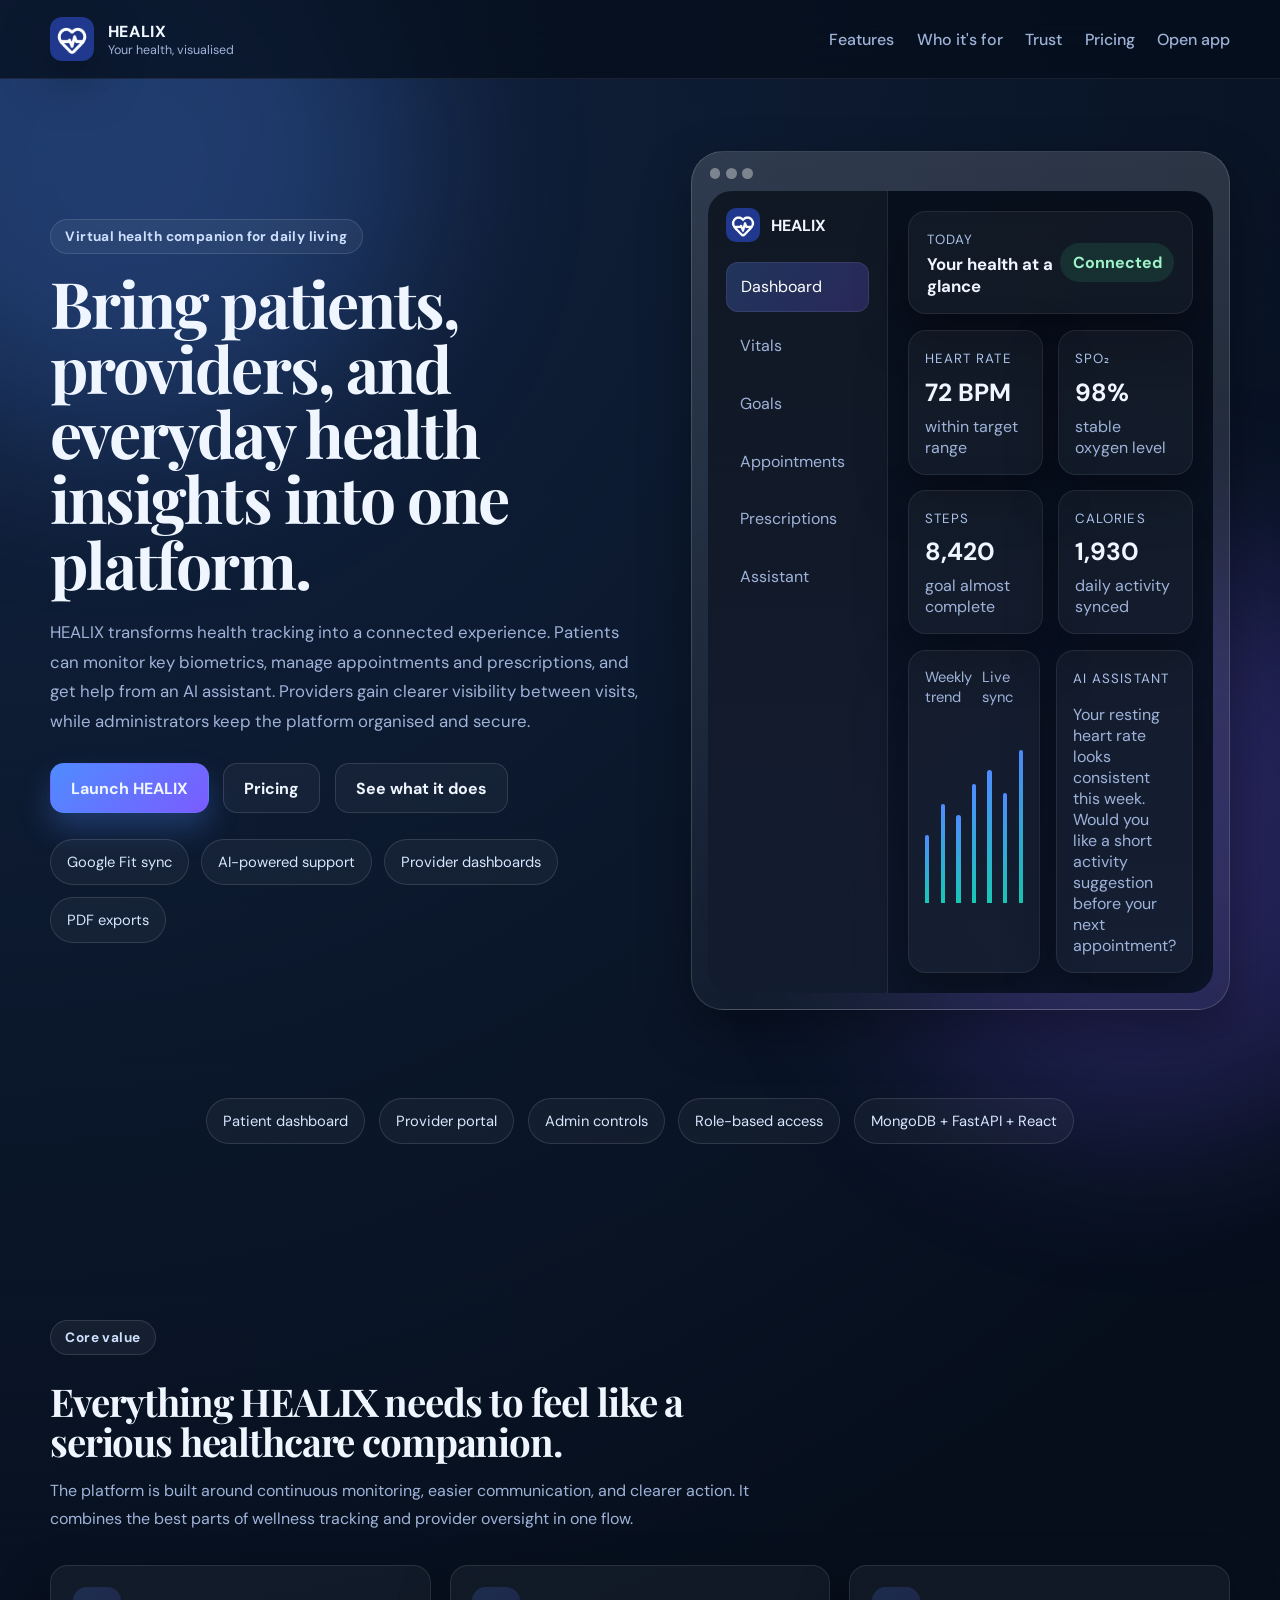
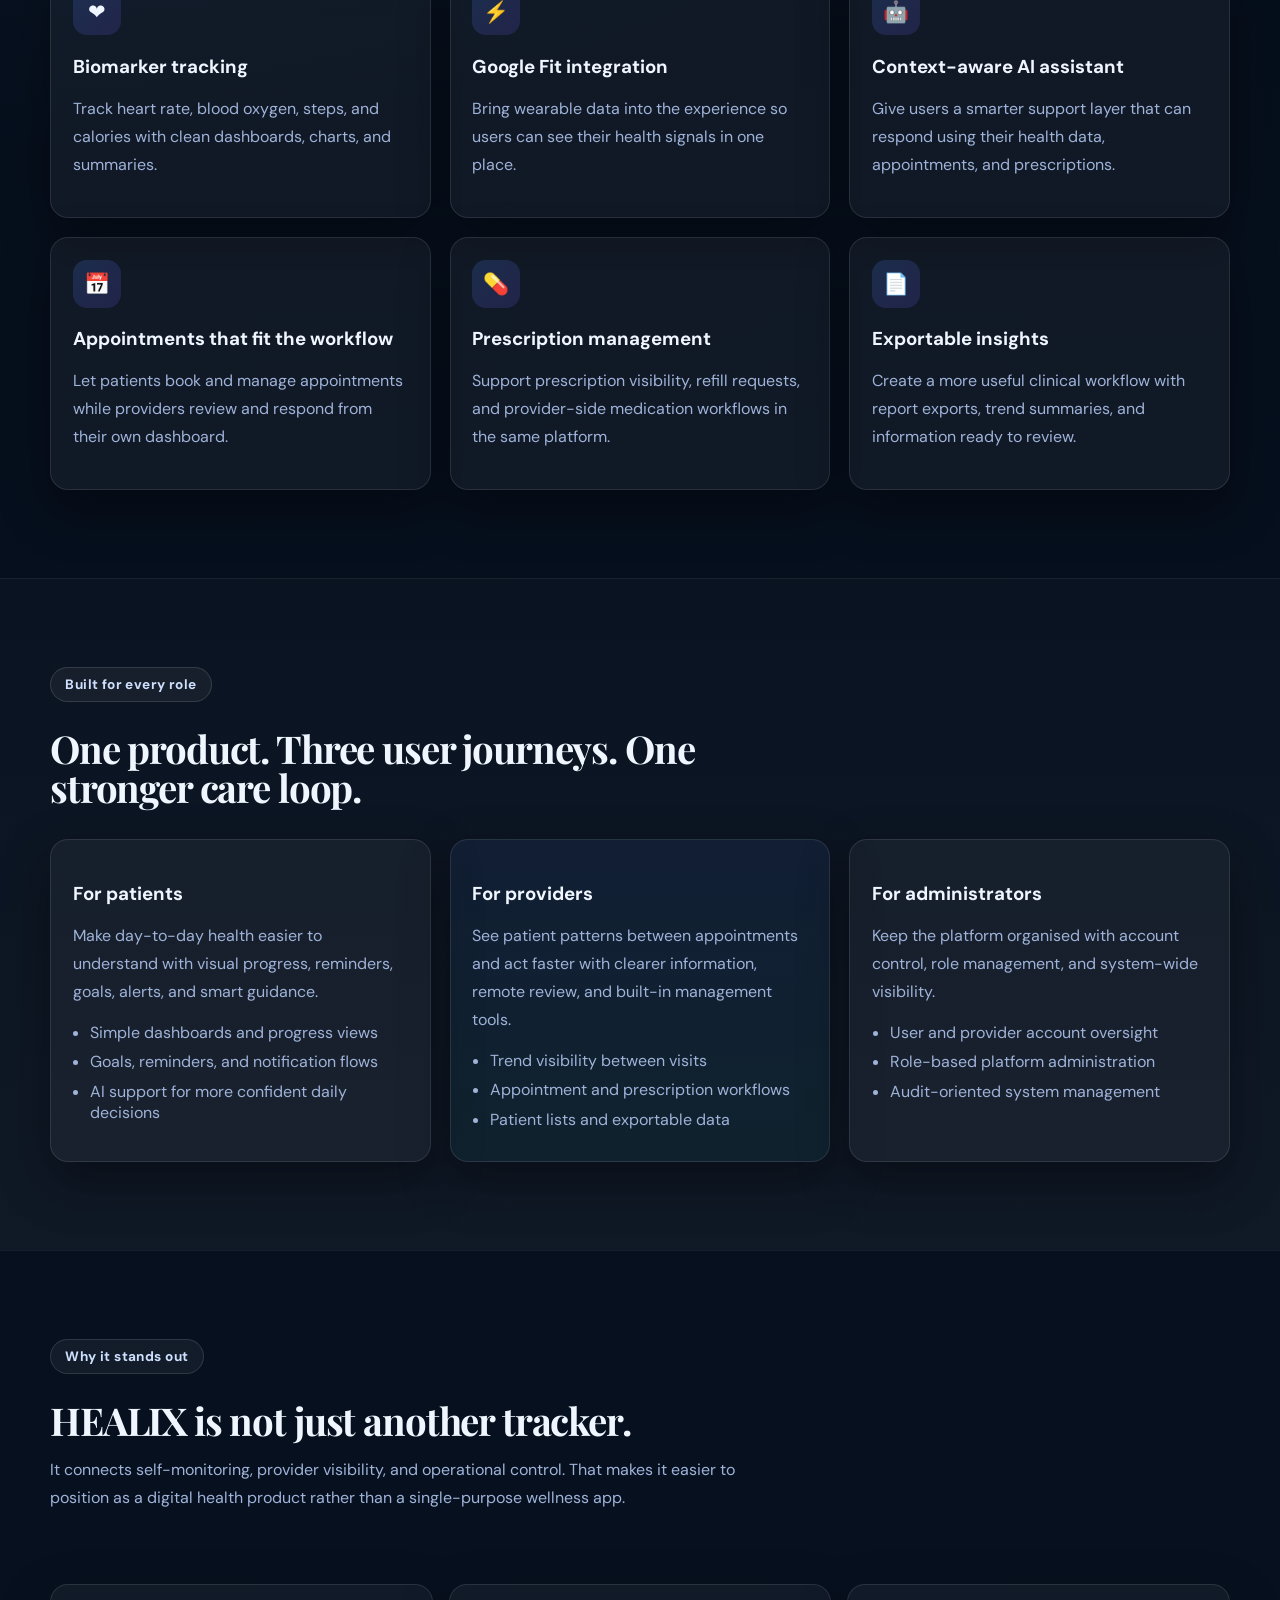
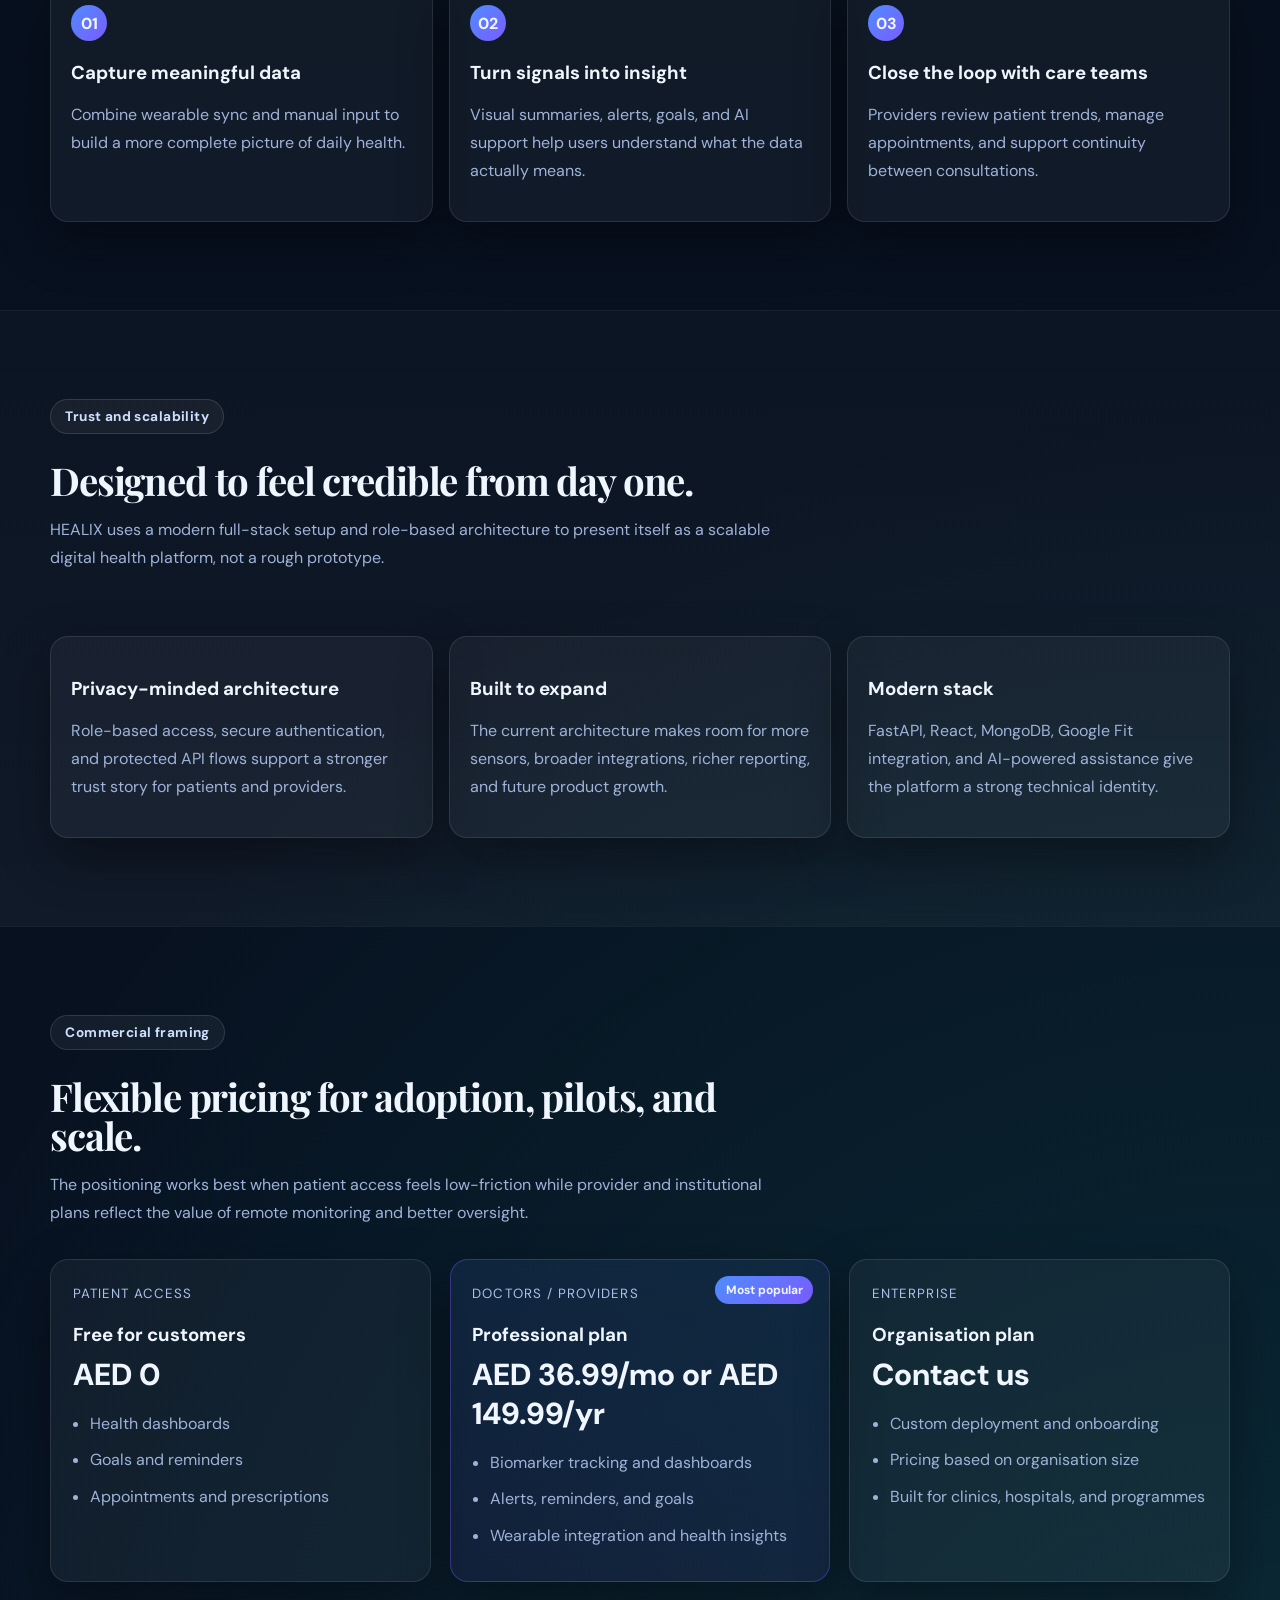
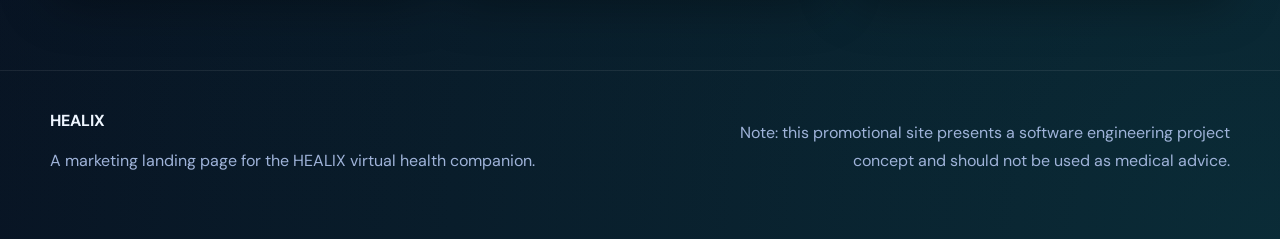
==== commit 170a78c1: "Add files via upload Something" ====
--- a/index.html
+++ b/index.html
@@ -32,7 +32,7 @@
         <a href="#audiences">Who it's for</a>
         <a href="#security">Trust</a>
         <a href="#pricing">Pricing</a>
-        <a href="https://your-healix-app-url.com" target="_blank" rel="noopener noreferrer">Open app</a>
+        <a href="https://frontend-a6x3.onrender.com" target="_blank" rel="noopener noreferrer">Open app</a>
       </nav>
     </div>
   </header>
@@ -47,7 +47,7 @@
             HEALIX transforms health tracking into a connected experience. Patients can monitor key biometrics, manage appointments and prescriptions, and get help from an AI assistant. Providers gain clearer visibility between visits, while administrators keep the platform organised and secure.
           </p>
           <div class="hero-actions">
-            <a class="btn btn-primary" href="https://your-healix-app-url.com" target="_blank" rel="noopener noreferrer">Launch HEALIX</a>
+            <a class="btn btn-primary" href="https://frontend-a6x3.onrender.com" target="_blank" rel="noopener noreferrer">Launch HEALIX</a>
             <a class="btn btn-secondary" href="#pricing">Pricing</a>
             <a class="btn btn-secondary" href="#features">See what it does</a>
           </div>
@@ -303,8 +303,8 @@
         <div class="pricing-grid">
           <article class="pricing-card reveal">
             <small>Patient access</small>
-            <h3>Free entry</h3>
-            <p class="price">Accessible</p>
+            <h3>Free for customers</h3>
+            <p class="price">AED 0</p>
             <ul>
               <li>Health dashboards</li>
               <li>Goals and reminders</li>
@@ -312,24 +312,24 @@
             </ul>
           </article>
           <article class="pricing-card featured reveal delay-1">
-            <div class="badge-top">Recommended</div>
-            <small>Clinic / provider</small>
+            <div class="badge-top">Most popular</div>
+            <small>Doctors / providers</small>
             <h3>Professional plan</h3>
-            <p class="price">License-based</p>
-            <ul>
-              <li>Provider dashboards</li>
-              <li>Trend review and exports</li>
-              <li>Patient management workflows</li>
+            <p class="price">AED 36.99/mo or AED 149.99/yr</p>
+            <ul>
+              <li>Biomarker tracking and dashboards</li>
+              <li>Alerts, reminders, and goals</li>
+              <li>Wearable integration and health insights</li>
             </ul>
           </article>
           <article class="pricing-card reveal delay-2">
-            <small>Institutional rollout</small>
+            <small>Enterprise</small>
             <h3>Organisation plan</h3>
-            <p class="price">Custom</p>
-            <ul>
-              <li>Cohort onboarding</li>
-              <li>Wider wellness initiatives</li>
-              <li>Future expansion potential</li>
+            <p class="price">Contact us</p>
+            <ul>
+              <li>Custom deployment and onboarding</li>
+              <li>Pricing based on organisation size</li>
+              <li>Built for clinics, hospitals, and programmes</li>
             </ul>
           </article>
         </div>
